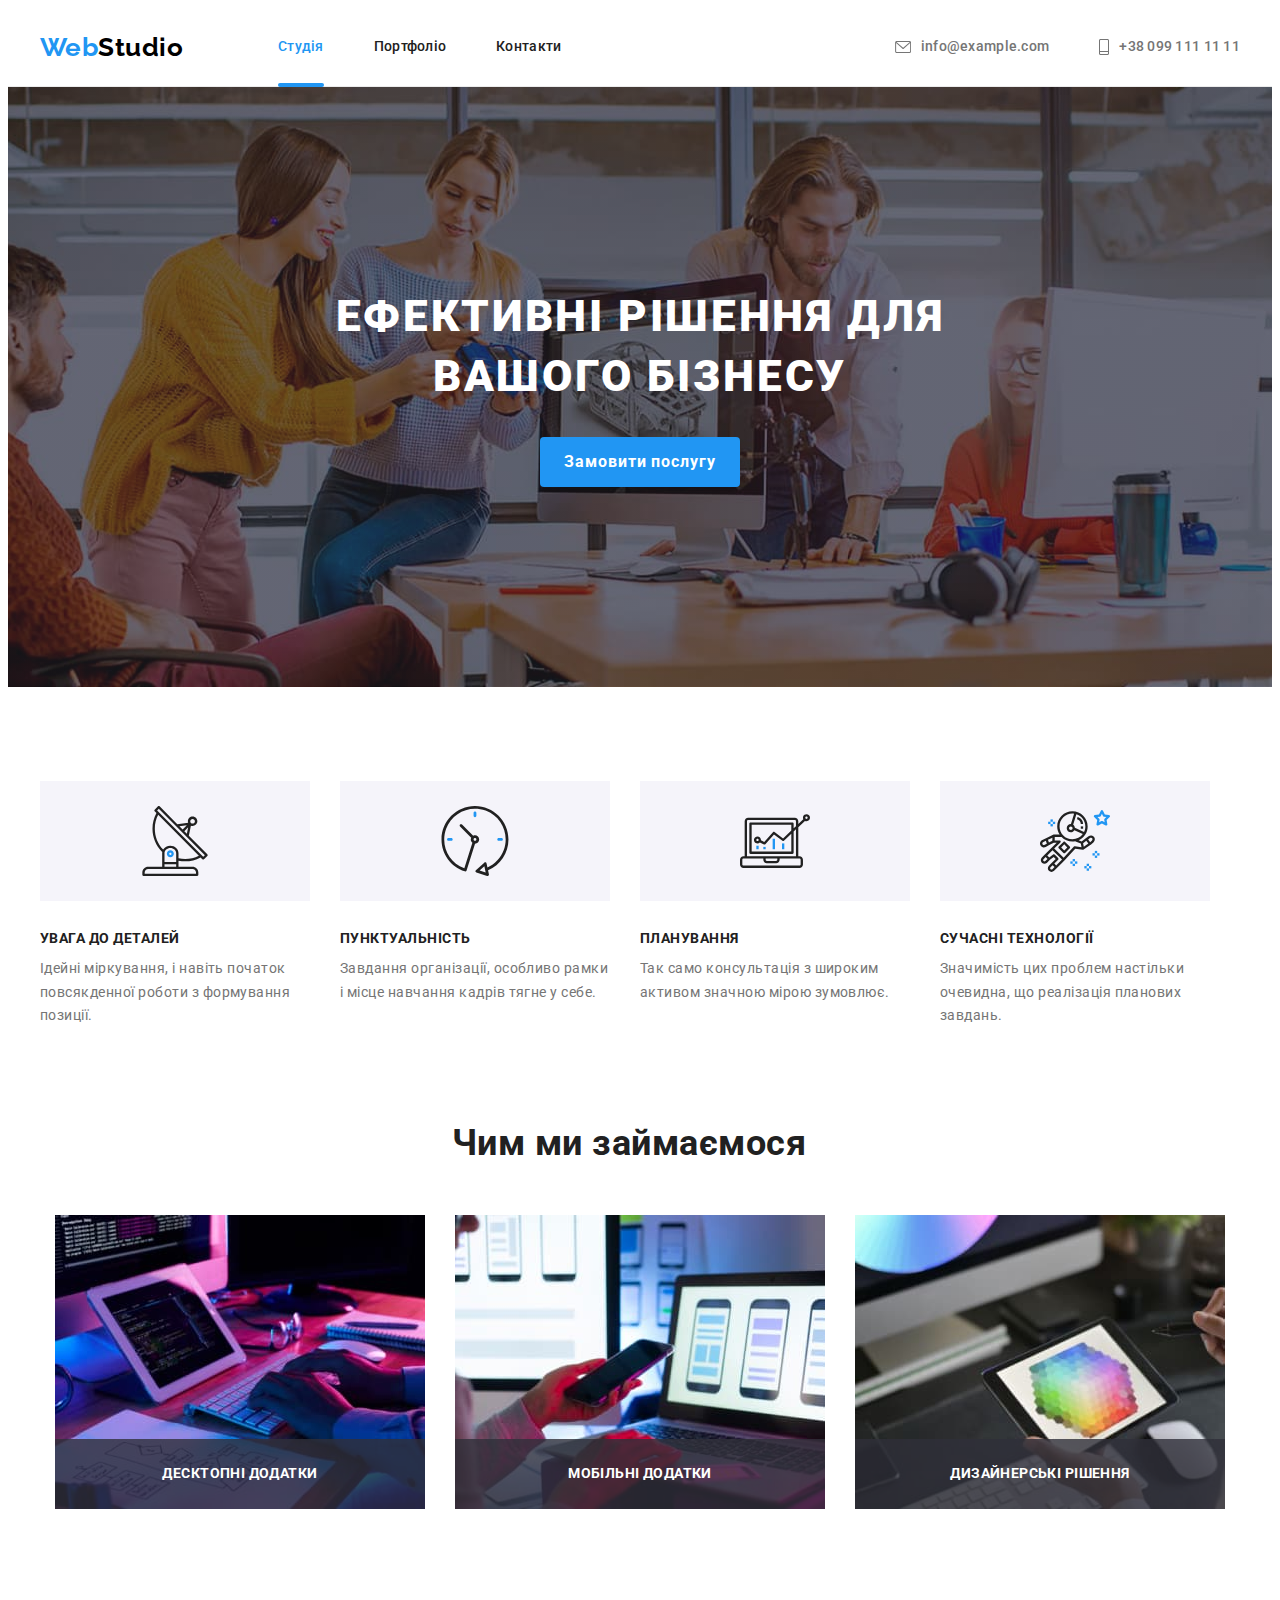
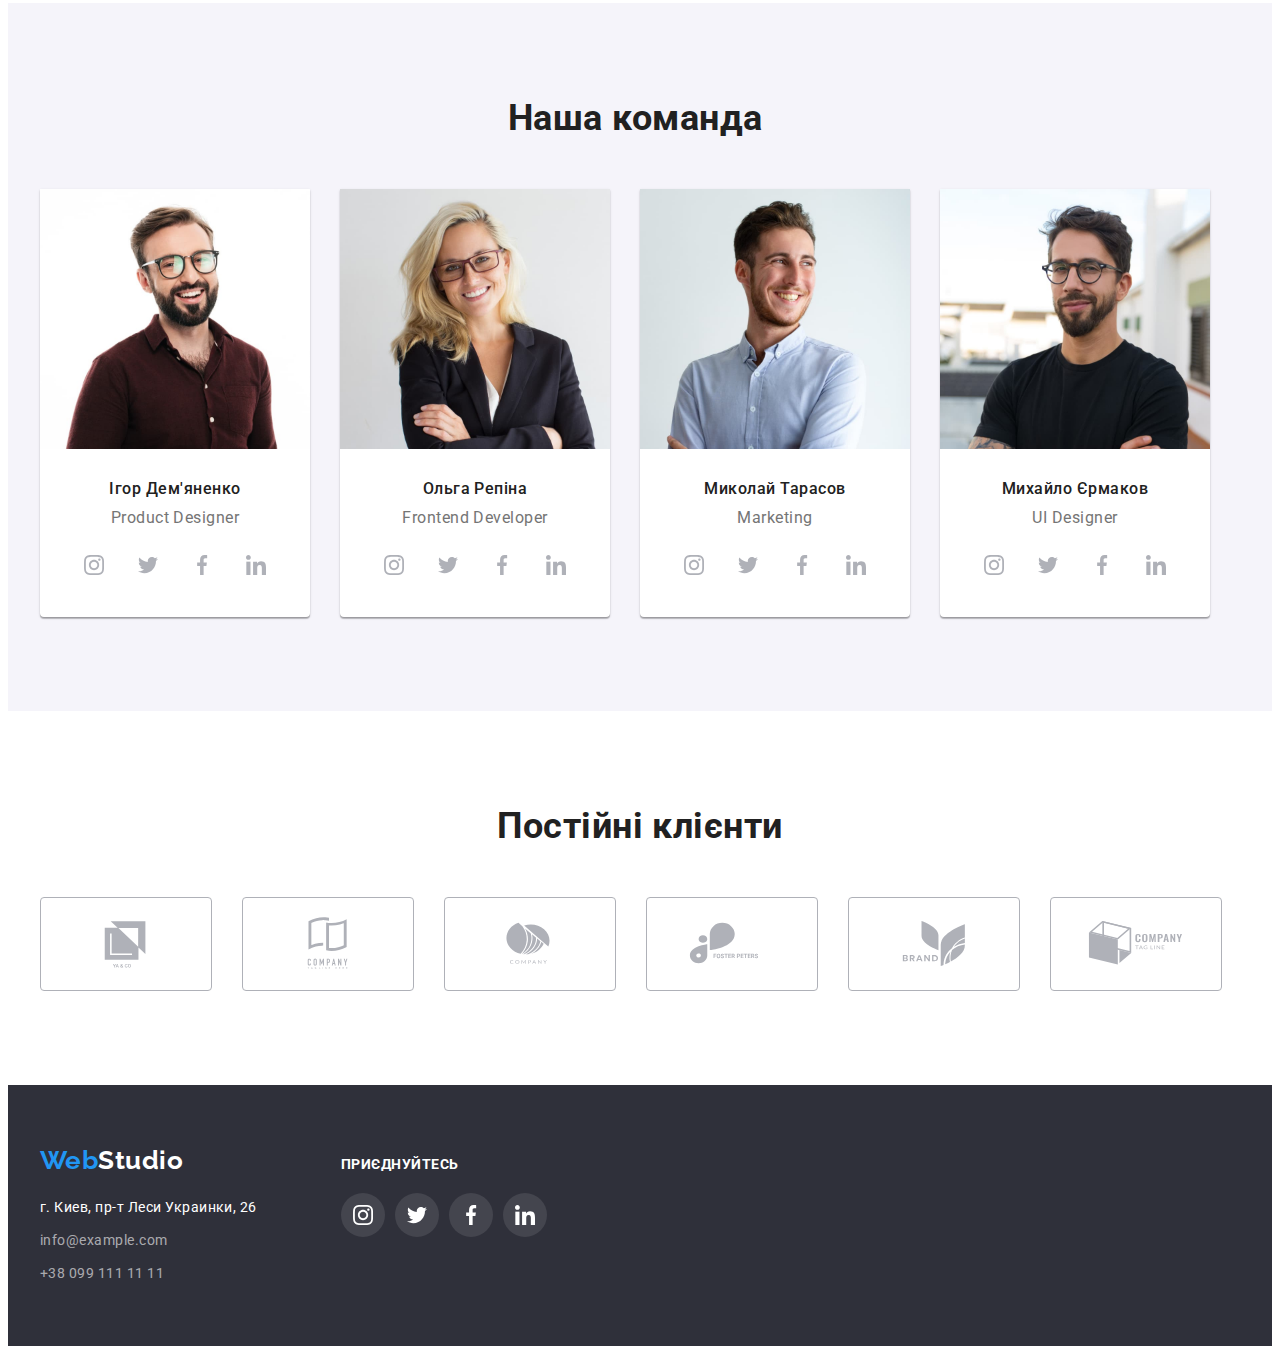
==== index.html @ 140255fb "moved previous data" ====
<!DOCTYPE html>
<html lang="uk">
  <head>
    <meta charset="UTF-8" />
    <meta http-equiv="X-UA-Compatible" content="IE=edge" />
    <meta name="viewport" content="width=device-width, initial-scale=1.0" />
    <title>WebStudio</title>
    <link rel="preconnect" href="https://fonts.googleapis.com" />
    <link rel="preconnect" href="https://fonts.gstatic.com" crossorigin />
    <link
      href="https://fonts.googleapis.com/css2?family=Raleway:wght@700&family=Roboto:wght@400;500;700;900&display=swap"
      rel="stylesheet"
    />
    <link
      rel="stylesheet"
      href="https://cdnjs.cloudflare.com/ajax/libs/modern-normalize/1.1.0/modern-normalize.min.css"
      integrity="sha512-wpPYUAdjBVSE4KJnH1VR1HeZfpl1ub8YT/NKx4PuQ5NmX2tKuGu6U/JRp5y+Y8XG2tV+wKQpNHVUX03MfMFn9Q=="
      crossorigin="anonymous"
      referrerpolicy="no-referrer"
    />
    <link rel="stylesheet" href="./css/style.css" />
  </head>

  <body>
    <!-- header -->
    <header class="header">
      <div class="container header-container">
        <nav class="header-nav">
          <a href="./index.html" class="logo">Web<span class="logo-top">Studio</span> </a>
          <ul class="header-list list">
            <li class="header-item">
              <a href="./index.html" class="header-link link current"> Студія </a>
            </li>
            <li class="header-item">
              <a href="./portfolio.html" class="header-link link"> Портфоліо </a>
            </li>
            <li class="header-item">
              <a href="" class="header-link link"> Контакти </a>
            </li>
          </ul>
        </nav>
        <ul class="header-contact list">
          <li class="contact-item">
            <a href="mailto:info@example.com" class="contact-link link">
              <svg class="contact-item-icon" width="16" height="12">
                <use href="./images/icons.svg#icon-mail"></use>
              </svg>
              info@example.com
            </a>
          </li>
          <li class="contact-item">
            <a href="tel:+380991111111" class="contact-link link">
              <svg class="contact-item-icon" width="10" height="16">
                <use href="./images/icons.svg#icon-phone"></use>
              </svg>
              +38 099 111 11 11
            </a>
          </li>
        </ul>
      </div>
    </header>

    <!-- main -->
    <main>
      <!-- section hero -->
      <section class="hero">
        <div class="container">
          <h1 class="hero-title title">Ефективні рішення для вашого бізнесу</h1>
          <button type="button" class="hero-btn btn" data-modal-open>Замовити послугу</button>
        </div>
      </section>

      <!-- features -->
      <section class="features section">
        <div class="container">
          <h2 class="features-hiden visually-hidden">Особливості</h2>
          <ul class="features-list list">
            <li class="features-item">
              <div class="features-item-picture">
                <svg class="features-item-icon" width="70px" height="70px">
                  <use href="./images/icons.svg#icon-antenna"></use>
                </svg>
              </div>
              <h3 class="features-title title">УВАГА ДО ДЕТАЛЕЙ</h3>
              <p class="features-text">
                Ідейні міркування, і навіть початок повсякденної роботи з формування позиції.
              </p>
            </li>
            <li class="features-item">
              <div class="features-item-picture">
                <svg class="features-item-icon" width="70px" height="70px">
                  <use href="./images/icons.svg#icon-clock"></use>
                </svg>
              </div>
              <h3 class="features-title title">ПУНКТУАЛЬНІСТЬ</h3>
              <p class="features-text">
                Завдання організації, особливо рамки і місце навчання кадрів тягне у себе.
              </p>
            </li>
            <li class="features-item">
              <div class="features-item-picture">
                <svg class="features-item-icon" width="70px" height="70px">
                  <use href="./images/icons.svg#icon-diagram"></use>
                </svg>
              </div>
              <h3 class="features-title title">ПЛАНУВАННЯ</h3>
              <p class="features-text">
                Так само консультація з широким активом значною мірою зумовлює.
              </p>
            </li>
            <li class="features-item">
              <div class="features-item-picture">
                <svg class="features-item-icon" width="70px" height="70px">
                  <use href="./images/icons.svg#icon-astronaut"></use>
                </svg>
              </div>
              <h3 class="features-title title">СУЧАСНІ ТЕХНОЛОГІЇ</h3>
              <p class="features-text">
                Значимість цих проблем настільки очевидна, що реалізація планових завдань.
              </p>
            </li>
          </ul>
        </div>
      </section>

      <!-- service -->
      <section class="service section">
        <div class="container">
          <h2 class="service-title title">Чим ми займаємося</h2>
          <ul class="service-list list">
            <li class="service-item">
              <a href="" class="service-link link">
                <img src="./images/service-1.jpg" alt="работа за компьютером" width="370" />
                <p class="service-text">Десктопні додатки</p>
              </a>
            </li>
            <li class="service-item">
              <a href="" class="service-link link">
                <img src="./images/service-2.jpg" alt="мобильный телефон в руке" width="370" />
                <p class="service-text">Мобільні додатки</p>
              </a>
            </li>
            <li class="service-item">
              <a href="" class="service-link link">
                <img src="./images/service-3.jpg" alt="планшет с палитрой цвета" width="370" />
                <p class="service-text">Дизайнерські рішення</p>
              </a>
            </li>
          </ul>
        </div>
      </section>

      <!-- our team -->
      <section class="team section">
        <div class="container">
          <h2 class="team-title title">Наша команда</h2>
          <ul class="team-list list">
            <li class="team-item">
              <a href="" class="team-link link">
                <img src="./images/person-1.jpg" alt="фото Игора Дем'яненко" width="270" />
              </a>
              <h3 class="team-link-title title">Ігор Дем'яненко</h3>
              <p lang="en" class="team-item-text">Product Designer</p>
              <ul class="team-soc-list list">
                <li class="team-soc-item">
                  <a href="" class="team-soc-link link">
                    <svg class="team-soc-icon" width="20px" height="20px">
                      <use href="./images/icons.svg#icon-instagram"></use>
                    </svg>
                  </a>
                </li>
                <li class="team-soc-item">
                  <a href="" class="team-soc-link link">
                    <svg class="team-soc-icon" width="20px" height="20px">
                      <use href="./images/icons.svg#icon-twitter"></use>
                    </svg>
                  </a>
                </li>
                <li class="team-soc-item">
                  <a href="" class="team-soc-link link">
                    <svg class="team-soc-icon" width="20px" height="20px">
                      <use href="./images/icons.svg#icon-facebook"></use>
                    </svg>
                  </a>
                </li>
                <li class="team-soc-item">
                  <a href="" class="team-soc-link link">
                    <svg class="team-soc-icon" width="20px" height="20px">
                      <use href="./images/icons.svg#icon-linkedin"></use>
                    </svg>
                  </a>
                </li>
              </ul>
            </li>
            <li class="team-item">
              <a href="" class="team-link link">
                <img src="./images/person-2.jpg" alt="фото Ольги Репіної" width="270" />
              </a>
              <h3 class="team-link-title title">Ольга Репіна</h3>
              <p lang="en" class="team-item-text">Frontend Developer</p>
              <ul class="team-soc-list list">
                <li class="team-soc-item">
                  <a href="" class="team-soc-link link">
                    <svg class="team-soc-icon" width="20px" height="20px">
                      <use href="./images/icons.svg#icon-instagram"></use>
                    </svg>
                  </a>
                </li>
                <li class="team-soc-item">
                  <a href="" class="team-soc-link link">
                    <svg class="team-soc-icon" width="20px" height="20px">
                      <use href="./images/icons.svg#icon-twitter"></use>
                    </svg>
                  </a>
                </li>
                <li class="team-soc-item">
                  <a href="" class="team-soc-link link">
                    <svg class="team-soc-icon" width="20px" height="20px">
                      <use href="./images/icons.svg#icon-facebook"></use>
                    </svg>
                  </a>
                </li>
                <li class="team-soc-item">
                  <a href="" class="team-soc-link link">
                    <svg class="team-soc-icon" width="20px" height="20px">
                      <use href="./images/icons.svg#icon-linkedin"></use>
                    </svg>
                  </a>
                </li>
              </ul>
            </li>
            <li class="team-item">
              <a href="" class="team-link link">
                <img src="./images/person-3.jpg" alt="фото Миколая Тарасова" width="270" />
              </a>
              <h3 class="team-link-title title">Миколай Тарасов</h3>
              <p lang="en" class="team-item-text">Marketing</p>
              <ul class="team-soc-list list">
                <li class="team-soc-item">
                  <a href="" class="team-soc-link link">
                    <svg class="team-soc-icon" width="20px" height="20px">
                      <use href="./images/icons.svg#icon-instagram"></use>
                    </svg>
                  </a>
                </li>
                <li class="team-soc-item">
                  <a href="" class="team-soc-link link">
                    <svg class="team-soc-icon" width="20px" height="20px">
                      <use href="./images/icons.svg#icon-twitter"></use>
                    </svg>
                  </a>
                </li>
                <li class="team-soc-item">
                  <a href="" class="team-soc-link link">
                    <svg class="team-soc-icon" width="20px" height="20px">
                      <use href="./images/icons.svg#icon-facebook"></use>
                    </svg>
                  </a>
                </li>
                <li class="team-soc-item">
                  <a href="" class="team-soc-link link">
                    <svg class="team-soc-icon" width="20px" height="20px">
                      <use href="./images/icons.svg#icon-linkedin"></use>
                    </svg>
                  </a>
                </li>
              </ul>
            </li>
            <li class="team-item">
              <a href="" class="team-link link">
                <img src="./images/person-4.jpg" alt="фото Михайла Єрмакова" width="270" />
              </a>
              <h3 class="team-link-title title">Михайло Єрмаков</h3>
              <p lang="en" class="team-item-text">UI Designer</p>
              <ul class="team-soc-list list">
                <li class="team-soc-item">
                  <a href="" class="team-soc-link link">
                    <svg class="team-soc-icon" width="20px" height="20px">
                      <use href="./images/icons.svg#icon-instagram"></use>
                    </svg>
                  </a>
                </li>
                <li class="team-soc-item">
                  <a href="" class="team-soc-link link">
                    <svg class="team-soc-icon" width="20px" height="20px">
                      <use href="./images/icons.svg#icon-twitter"></use>
                    </svg>
                  </a>
                </li>
                <li class="team-soc-item">
                  <a href="" class="team-soc-link link">
                    <svg class="team-soc-icon" width="20px" height="20px">
                      <use href="./images/icons.svg#icon-facebook"></use>
                    </svg>
                  </a>
                </li>
                <li class="team-soc-item">
                  <a href="" class="team-soc-link link">
                    <svg class="team-soc-icon" width="20px" height="20px">
                      <use href="./images/icons.svg#icon-linkedin"></use>
                    </svg>
                  </a>
                </li>
              </ul>
            </li>
          </ul>
        </div>
      </section>

      <!-- section clients -->
      <section class="clients section">
        <div class="container">
          <h2 class="clients-title title">Постійні клієнти</h2>
          <ul class="clients-list list">
            <li class="clients-item">
              <a href="" class="clients-link link">
                <svg class="clients-icon" width="106px" height="60px">
                  <use href="./images/icons.svg#icon-client1"></use>
                </svg>
              </a>
            </li>
            <li class="clients-item">
              <a href="" class="clients-link link">
                <svg class="clients-icon" width="106px" height="60px">
                  <use href="./images/icons.svg#icon-client2"></use>
                </svg>
              </a>
            </li>
            <li class="clients-item">
              <a href="" class="clients-link link">
                <svg class="clients-icon" width="106px" height="60px">
                  <use href="./images/icons.svg#icon-client3"></use>
                </svg>
              </a>
            </li>
            <li class="clients-item">
              <a href="" class="clients-link link">
                <svg class="clients-icon" width="106px" height="60px">
                  <use href="./images/icons.svg#icon-client4"></use>
                </svg>
              </a>
            </li>
            <li class="clients-item">
              <a href="" class="clients-link link">
                <svg class="clients-icon" width="106px" height="60px">
                  <use href="./images/icons.svg#icon-client5"></use>
                </svg>
              </a>
            </li>
            <li class="clients-item">
              <a href="" class="clients-link link">
                <svg class="clients-icon" width="106px" height="60px">
                  <use href="./images/icons.svg#icon-client6"></use>
                </svg>
              </a>
            </li>
          </ul>
        </div>
      </section>
    </main>

    <footer class="footer">
      <div class="container footer-container">
        <div class="contact-information">
          <a href="./index.html" class="logo">Web<span class="logo-bottom">Studio</span> </a>
          <address class="footer-address">
            <ul class="footer-list list">
              <li class="footer-item">
                <a
                  href="https://goo.gl/maps/brbRvfbXfKNv5y6a6"
                  class="footer-link link city"
                  target="_blank"
                  rel="noopener noreferer nofolow"
                >
                  г. Киев, пр-т Леси Украинки, 26
                </a>
              </li>
              <li class="footer-item">
                <a href="mailto:info@example.com" class="footer-link link"> info@example.com </a>
              </li>
              <li class="footer-item">
                <a href="tel:+380991111111" class="footer-link link"> +38 099 111 11 11 </a>
              </li>
            </ul>
          </address>
        </div>

        <div class="join-us">
          <p class="footer-title">приєднуйтесь</p>
          <ul class="footer-soc-list list">
            <li class="footer-soc-item">
              <a href="" class="footer-soc-link link">
                <svg class="footer-soc-icon" width="20px" height="20px">
                  <use href="./images/icons.svg#icon-instagram"></use>
                </svg>
              </a>
            </li>
            <li class="footer-soc-item">
              <a href="" class="footer-soc-link link">
                <svg class="footer-soc-icon" width="20px" height="20px">
                  <use href="./images/icons.svg#icon-twitter"></use>
                </svg>
              </a>
            </li>
            <li class="footer-soc-item">
              <a href="" class="footer-soc-link link">
                <svg class="footer-soc-icon" width="20px" height="20px">
                  <use href="./images/icons.svg#icon-facebook"></use>
                </svg>
              </a>
            </li>
            <li class="footer-soc-item">
              <a href="" class="footer-soc-link link">
                <svg class="footer-soc-icon" width="20px" height="20px">
                  <use href="./images/icons.svg#icon-linkedin"></use>
                </svg>
              </a>
            </li>
          </ul>
        </div>
      </div>
    </footer>

    <div class="backdrop is-hidden" data-modal>
      <div class="modal">
        <button type="button" class="close-btn" data-modal-close>
          <svg class="close-btn-icon" width="18px" height="18px">
            <use href="./images/icons.svg#icon-close"></use>
          </svg>
        </button>
      </div>
    </div>

    <script src="./js/modal.js"></script>
  </body>
</html>
---- css/style.css ----
:root {
  --primary-color-text: #757575;
  --primary-title-color: #212121;
  --accent-color: #2196f3;

  --footer-background-color: #2f303a;
  --web-logo-color: #2196f3;
  --header-logo-studio: #000000;
  --footer-logo-studio: #ffffff;
  --footer-link-color: rgba(255, 255, 255, 0.6);

  --hero-title-color: #ffffff;
  --hero-background-color: #c4c4c4;
  --hero-button-accent: #188ce8;
  --hero-overlay-color: rgba(47, 48, 58, 0.4);

  --section-team-background: #f5f4fa;
  --team-person-background: #ffffff;

  --portfolio-button-background: #f5f4fa;
  --portfolio-button-hover-color: #ffffff;

  --portfolio-item-background: #eeeeee;
  /* --------ICONS--------- */
  --features-icon-backround: #f5f4fa;

  --team-icon-color: #afb1b8;
  --team-icon-background: #ffffff;
  --team-icon-hover: #ffffff;

  --client-icon-color: #afb1b8;

  --footer-icon-background: rgba(255, 255, 255, 0.1);
  --footer-icon-color: #ffffff;

  /* ===========animation */
  --time-function: cubic-bezier(0.4, 0, 0.2, 1);
  --time-duration: 250ms;
}

/* --------------------BASIC--------------------- */
p,
h1,
h2,
h3,
h4,
h5,
h6 {
  margin: 0;
}

ul,
ol {
  margin: 0;
  padding-left: 0;
}

img {
  display: block;
  max-width: 100%;
  height: auto;
}

address {
  font-style: normal;
}
/* ====================================== */
body {
  font-family: 'Roboto', sans-serif;
  letter-spacing: 0.03em;
  color: var(--primary-color-text);
  background-color: #ffffff;
}

.container {
  /* width: 100%;
  max-width: 1200px; */
  width: 1200px;
  margin-left: auto;
  margin-right: auto;
  padding-left: 15px;
  padding-right: 15px;
}

.section {
  padding-top: 94px;
  padding-bottom: 94px;
}

.list {
  list-style: none;
}
.link {
  text-decoration: none;
}

.title {
  color: var(--primary-title-color);
}

.btn {
  font-family: inherit;
  text-align: center;
  cursor: pointer;
  border: none;
  border-radius: 4px;
}

.visually-hidden {
  position: absolute;
  white-space: nowrap;
  width: 1px;
  height: 1px;
  overflow: hidden;
  border: 0;
  padding: 0;
  clip: rect(0 0 0 0);
  clip-path: inset(50%);
  margin: -1px;
}
/* -------------------------------------------- */
/* --------------------header------------------ */
.header {
  align-items: center;
  border-bottom: 1px solid #ececec;
}

.header-container {
  display: flex;
  align-items: center;
}

.header-nav {
  display: flex;
  align-items: center;
}

.header-list {
  display: flex;
  margin-left: 93px;
}

.header-list .header-item + .header-item {
  margin-left: 50px;
}
.header-contact {
  display: flex;
  align-items: center;
  margin-left: auto;
}
.header-contact .contact-item + .contact-item {
  margin-left: 50px;
}

/* ----logo--- */
/* ----------- */
.logo {
  display: block;
  width: 145px;

  font-family: 'Raleway', sans-serif;
  font-weight: 700;
  font-size: 26px;
  line-height: 1.19;
  color: var(--accent-color);

  text-decoration: none;
}
.header-nav .logo-top {
  color: var(--header-logo-studio);
}
/* ------------ */
/* ------------ */

.header-item {
  position: relative;
}
.header-list .current {
  color: var(--accent-color);
}

.current::after {
  content: '';
  position: absolute;
  top: calc(100% + 1px);
  transform: translate(0, -100%);
  width: 100%;
  height: 4px;
  border-radius: 2px;

  background-color: var(--accent-color);
}

.header-link,
.contact-link {
  display: flex;
  align-items: center;
  padding-top: 31px;
  padding-bottom: 31px;

  font-weight: 500;
  font-size: 14px;
  line-height: 1.14;
  letter-spacing: 0.02em;
  color: var(--primary-title-color);

  transition-property: color;
  transition-duration: var(--time-duration);
  transition-timing-function: var(--time-function);
}
.contact-link {
  color: var(--primary-color-text);
}

.contact-item-icon {
  fill: currentColor;
  margin-right: 10px;
}

.header-link:hover,
.header-link:focus,
.contact-link:hover,
.contact-link:focus {
  color: var(--accent-color);
}
/* -------------------END----------------------- */

/* --------------------------------------------- */
/* --------------------HERO--------------------- */
.hero {
  padding-top: 200px;
  padding-bottom: 200px;
  max-width: 1600px;
  margin-left: auto;
  margin-right: auto;

  background-color: var(--hero-background-color);
  background-image: linear-gradient(rgba(47, 48, 58, 0.4), rgba(47, 48, 58, 0.4)),
    url(../images/hero.jpg);
  background-repeat: no-repeat;
  background-position: center;
  background-size: cover;
}

.hero-title {
  margin-left: auto;
  margin-right: auto;
  margin-bottom: 30px;
  max-width: 696px;

  font-weight: 900;
  font-size: 44px;
  line-height: 1.36;
  letter-spacing: 0.06em;
  text-transform: uppercase;
  text-align: center;
  color: var(--hero-title-color);
}

.hero-btn {
  display: block;
  min-width: 200px;
  height: 50px;
  margin: 0 auto;
  padding: 0;

  font-weight: 700;
  font-size: 16px;
  line-height: 1.88;
  letter-spacing: 0.06em;

  background-color: var(--accent-color);
  color: var(--hero-title-color);
  box-shadow: 0px 4px 4px rgba(0, 0, 0, 0.15);

  transition: background-color;
  transition-duration: var(--time-duration);
  transition-timing-function: var(--time-function);
}

.hero-btn:hover,
.hero-btn:focus {
  background-color: var(--hero-button-accent);
}
/* -------------------END----------------------- */

/* --------------------------------------------- */
/* --------------------FEATURES------------------ */
.features {
  padding-bottom: 0;
}
.features-list {
  display: flex;
  gap: 30px;
}

.features-item {
  max-width: 270px;
}
.features-item-picture {
  display: flex;
  width: 270px;
  height: 120px;
  margin-bottom: 30px;
  align-items: center;
  justify-content: center;
  background-color: var(--features-icon-backround);
}

.features .features-title {
  margin-bottom: 10px;

  font-weight: 700;
  font-size: 14px;
  line-height: 1.14;
  text-transform: uppercase;
}

.features-text {
  font-size: 14px;
  line-height: 1.71;
}
/* -------------------END----------------------- */

/* --------------------------------------------- */
/* ------------------SERVICE------------------- */
.service-title {
  width: 376px;
  margin-left: auto;
  margin-right: auto;
  margin-bottom: 50px;

  font-weight: 700;
  font-size: 36px;
  line-height: 1.17;
}
.service-list {
  display: flex;
  justify-content: center;
  /* gap: 30px; */
}

.service-list .service-item + .service-item {
  margin-left: 30px;
}
.service-link {
  position: relative;
}
.service-text {
  position: absolute;
  bottom: 0;
  left: 0;
  width: 100%;
  min-height: 70px;

  display: flex;
  align-items: center;
  justify-content: center;

  font-weight: 700;
  font-size: 14px;
  line-height: 1.14;
  letter-spacing: 0.03em;
  text-transform: uppercase;
  color: #ffffff;

  background-color: rgba(47, 48, 58, 0.8);
}

/* ------------------TEAM------------------- */
.team {
  background-color: var(--section-team-background);
}

.team-title {
  width: 264px;
  margin-left: auto;
  margin-right: auto;
  margin-bottom: 50px;

  font-weight: 700;
  font-size: 36px;
  line-height: 1.17;
}
.team-list {
  display: flex;
  gap: 30px;
}

.team-item {
  width: 270px;
  background-color: var(--team-person-background);
  box-shadow: 0px 1px 3px rgba(0, 0, 0, 0.12), 0px 1px 1px rgba(0, 0, 0, 0.14),
    0px 2px 1px rgba(0, 0, 0, 0.2);
  border-radius: 0px 0px 4px 4px;
}

.team-link-title {
  padding-top: 30px;
  margin-bottom: 10px;
  text-align: center;

  font-weight: 500;
  font-size: 16px;
  line-height: 1.19;
}

.team-item-text {
  margin-bottom: 16px;

  font-size: 16px;
  line-height: 1.19;
  text-align: center;
}
.team-soc-list {
  display: flex;
  gap: 10px;
  justify-content: center;
  padding-bottom: 30px;
}
.team-soc-link {
  display: flex;
  align-items: center;
  justify-content: center;
  width: 44px;
  height: 44px;
  border-radius: 50%;
  background-color: var(--team-icon-background);
  color: var(--client-icon-color);

  transition-property: color, background-color;
  transition-duration: var(--time-duration);
  transition-timing-function: var(--time-function);
}
.team-soc-icon {
  fill: currentColor;
}
.team-soc-link:hover,
.team-soc-link:focus {
  background-color: var(--accent-color);
  color: var(--team-icon-hover);
}
/* ----------------CLIENTS------------------- */
.clients-title {
  margin-bottom: 50px;

  font-weight: 700;
  font-size: 36px;
  line-height: 1.17;
  text-align: center;
}
.clients-list {
  display: flex;
  gap: 30px;
  align-items: center;
}
.clients-link {
  display: flex;
  width: 170px;
  height: 92px;
  justify-content: center;
  align-items: center;

  color: var(--client-icon-color);
  border: 1px solid var(--client-icon-color);
  border-radius: 4px;

  transition: color, border-color;
  transition-duration: var(--time-duration);
  transition-timing-function: var(--time-function);
}
.clients-icon {
  fill: currentColor;
}
.clients-link:hover,
.clients-link:focus {
  color: var(--accent-color);
  border-color: var(--accent-color);
}

/* ------------------FOOTER------------------- */
.footer {
  padding-top: 60px;
  padding-bottom: 60px;
  background-color: var(--footer-background-color);
}
.footer-container {
  display: flex;
  gap: 70px;
  align-items: baseline;
}
.footer-address {
  width: 231px;
}
.footer .logo-bottom {
  color: var(--footer-logo-studio);
}

.footer .logo {
  display: inline-block;
  width: 145px;
  margin-bottom: 20px;
}

.footer-item:not(:last-child) {
  margin-bottom: 9px;
}

.footer-link {
  font-size: 14px;
  line-height: 1.71;
  color: var(--footer-link-color);

  transition-property: color;
  transition-duration: var(--time-duration);
  transition-timing-function: var(--time-function);
}
.footer-item .city {
  display: inline-block;

  font-size: 14px;
  line-height: 1.71;
  color: var(--footer-logo-studio);
}

.footer-link:hover,
.footer-link:focus {
  color: var(--accent-color);
}

.footer-title {
  margin-bottom: 20px;

  font-weight: 700;
  font-size: 14px;
  line-height: 1.14;
  text-transform: uppercase;

  color: #ffffff;
}
.footer-soc-list {
  display: flex;
  align-items: center;
  justify-content: start;
}
.footer-soc-list .footer-soc-item + .footer-soc-item {
  margin-left: 10px;
}

.footer-soc-link {
  display: flex;
  align-items: center;
  justify-content: center;
  width: 44px;
  height: 44px;
  border-radius: 50%;
  background-color: var(--footer-icon-background);

  transition-property: background-color;
  transition-duration: var(--time-duration);
  transition-timing-function: var(--time-function);
}
.footer-soc-icon {
  fill: var(--footer-icon-color);
}
.footer-soc-link:hover,
.footer-soc-link:focus {
  background-color: var(--accent-color);
}
/* -------------------END----------------------- */

/* -------------PORTFOLIO.INDEX--------------- */
/* ------------------FILTER------------------- */

.filter-list {
  display: flex;
  justify-content: center;
  gap: 8px;
  margin-bottom: 50px;
}

.filter-button {
  padding: 6px 22px;
  font-weight: 500;
  font-size: 16px;
  line-height: 1.62;
  letter-spacing: 0.03em;
  text-align: center;

  background-color: var(--portfolio-button-background);
  color: var(--primary-title-color);

  transition: background-color, color, box-shadow;
  transition-duration: var(--time-duration);
  transition-timing-function: var(--time-function);
}

.filter-button:hover,
.filter-button:focus {
  background-color: var(--accent-color);
  color: var(--portfolio-button-hover-color);
  box-shadow: 0px 3px 1px rgba(0, 0, 0, 0.1), 0px 1px 2px rgba(0, 0, 0, 0.08),
    0px 2px 2px rgba(0, 0, 0, 0.12);
}

/* ------------ */
/* ------------ */

.portfolio-list {
  display: flex;
  flex-wrap: wrap;
  gap: 30px;
  padding: 0;
  margin: 0;
}

.portfolio-item {
  flex-basis: calc((100% - 60px) / 3);
}
.portfolio-link {
  display: block;
  transition-property: box-shadow;
  transition-duration: var(--time-duration);
  transition-timing-function: var(--time-function);
}
.portfolio-link:hover,
.portfolio-link:focus {
  box-shadow: 0px 1px 1px rgba(0, 0, 0, 0.12), 0px 4px 4px rgba(0, 0, 0, 0.06),
    1px 4px 6px rgba(0, 0, 0, 0.16);
}

.portfolio-link:hover .portfolio-thumb-text {
  transform: translateY(0);
}
.portfolio-link:focus .portfolio-thumb-text {
  transform: translateY(0);
}

.item-border {
  display: block;
  padding: 20px 24px;
  border-left: 1px solid #eeeeee;
  border-bottom: 1px solid #eeeeee;
  border-right: 1px solid #eeeeee;
}
.portfolio-title {
  display: block;
  margin-bottom: 4px;

  font-weight: 700;
  font-size: 18px;
  line-height: 2;
  letter-spacing: 0.06em;
}
.portfolio-text {
  font-size: 16px;
  line-height: 1.88;
  color: var(--primary-color-text);
}

.portfolio-thumb {
  position: relative;
  overflow: hidden;
}

.portfolio-thumb-text {
  display: block;
  position: absolute;
  top: 0;
  left: 0;
  height: 100%;
  padding: 63px 24px;

  font-size: 18px;
  line-height: 1.56;
  letter-spacing: 0.03em;
  color: #ffffff;
  background-color: rgba(33, 150, 243, 0.9);

  overflow: auto;
  transform: translateY(101%);
  transition-property: transform;
  transition-duration: var(--time-duration);
  transition-timing-function: var(--time-function);
}

.backdrop {
  position: fixed;
  top: 0;
  height: 100%;
  width: 100%;

  background-color: rgba(0, 0, 0, 0.2);
  transition-property: opacity, visibility;
  transition-duration: var(--time-duration);
  transition-timing-function: var(--time-function);
}
.backdrop.is-hidden .modal {
  transform: translate(-50%, -50%) scale(0) rotate(360deg);
  border-radius: 50%;
}
.modal {
  position: absolute;
  width: 528px;
  min-height: 581px;
  top: 50%;
  left: 50%;
  transform: translate(-50%, -50%) scale(1) rotate(0deg);
  background-color: #ffffff;
  box-shadow: 0px 1px 3px rgba(0, 0, 0, 0.12), 0px 1px 1px rgba(0, 0, 0, 0.14),
    0px 2px 1px rgba(0, 0, 0, 0.2);
  border-radius: 4px;
  transition-property: transform, border-radius;
  transition-duration: var(--time-duration);
  transition-timing-function: var(--time-function);
}
.close-btn {
  position: absolute;
  top: 8px;
  right: 8px;

  display: flex;
  align-items: center;
  justify-content: center;
  width: 30px;
  height: 30px;
  padding: 0;
  cursor: pointer;
  border-radius: 50%;
  color: #000000;
  background-color: transparent;
  border: 1px solid rgba(0, 0, 0, 0.1);
}
.close-btn-icon {
  fill: currentColor;
}
.is-hidden {
  opacity: 0;
  visibility: hidden;
  pointer-events: none;
}
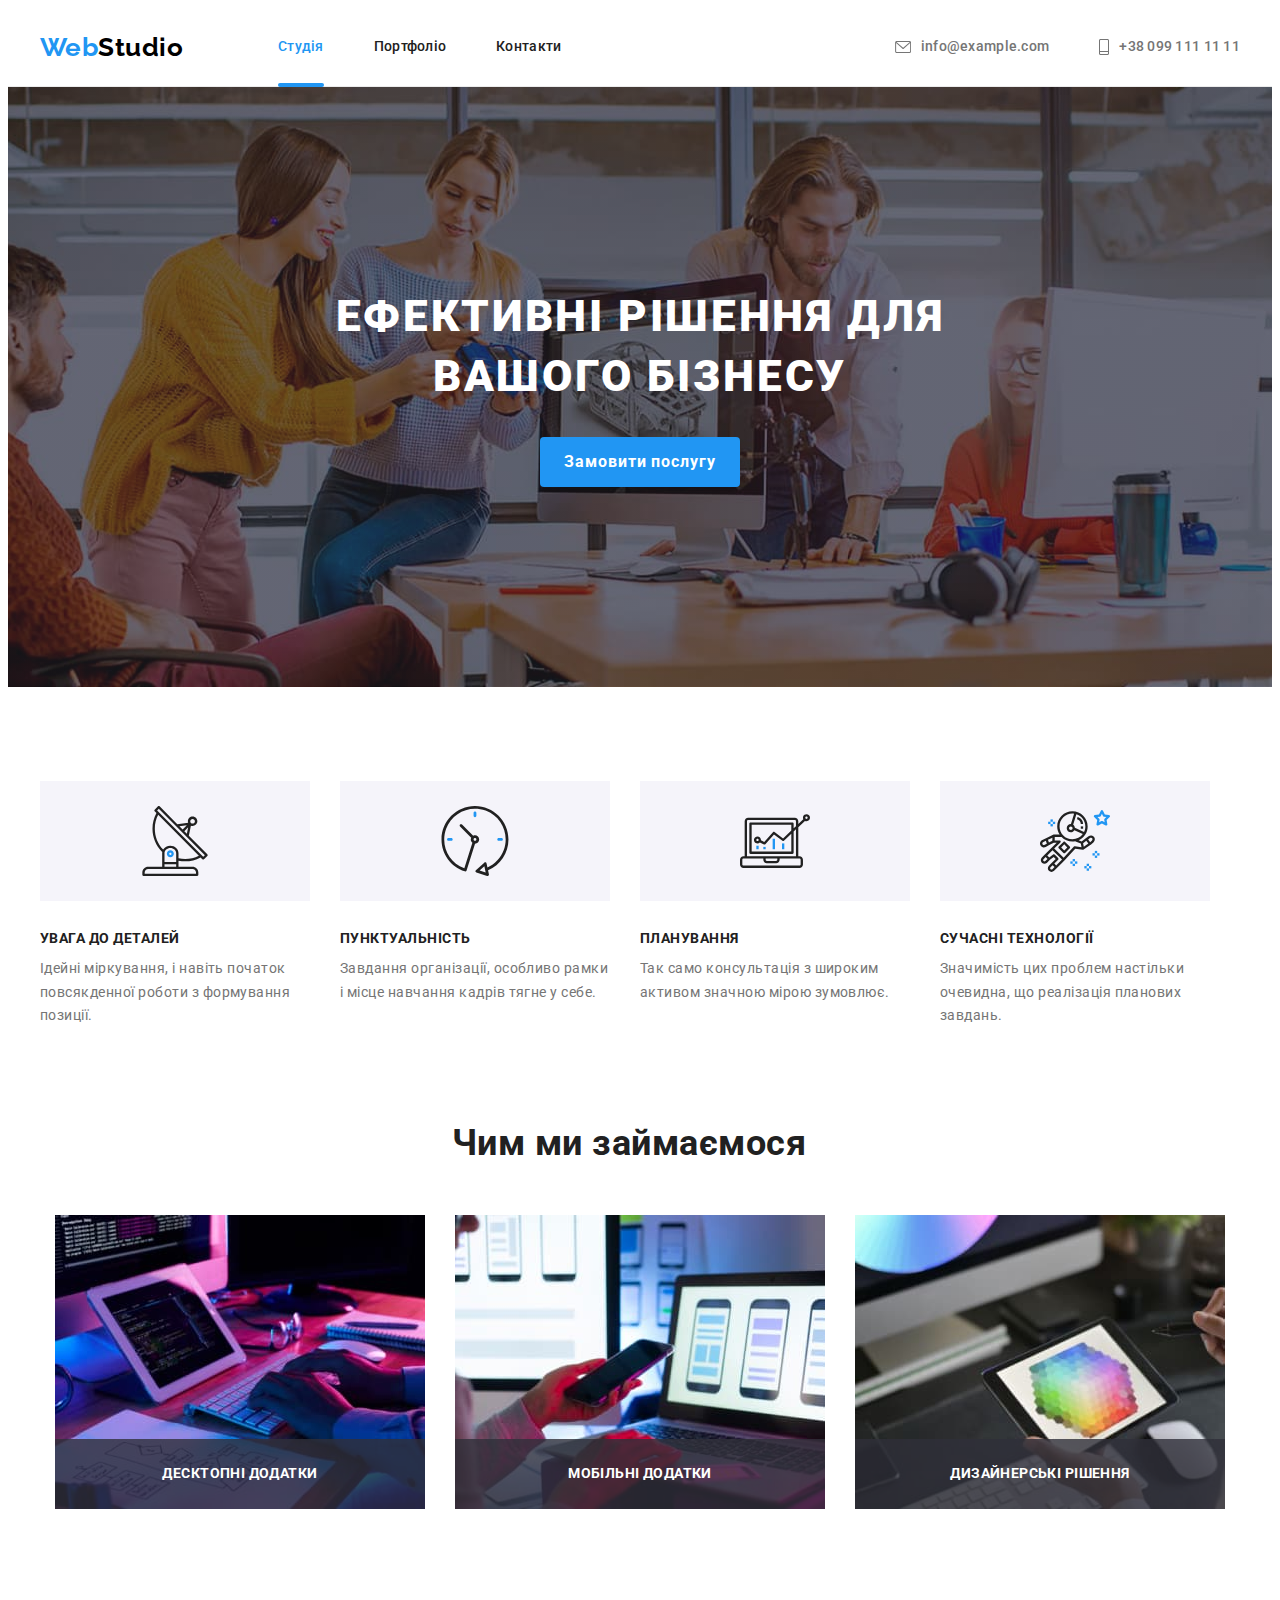
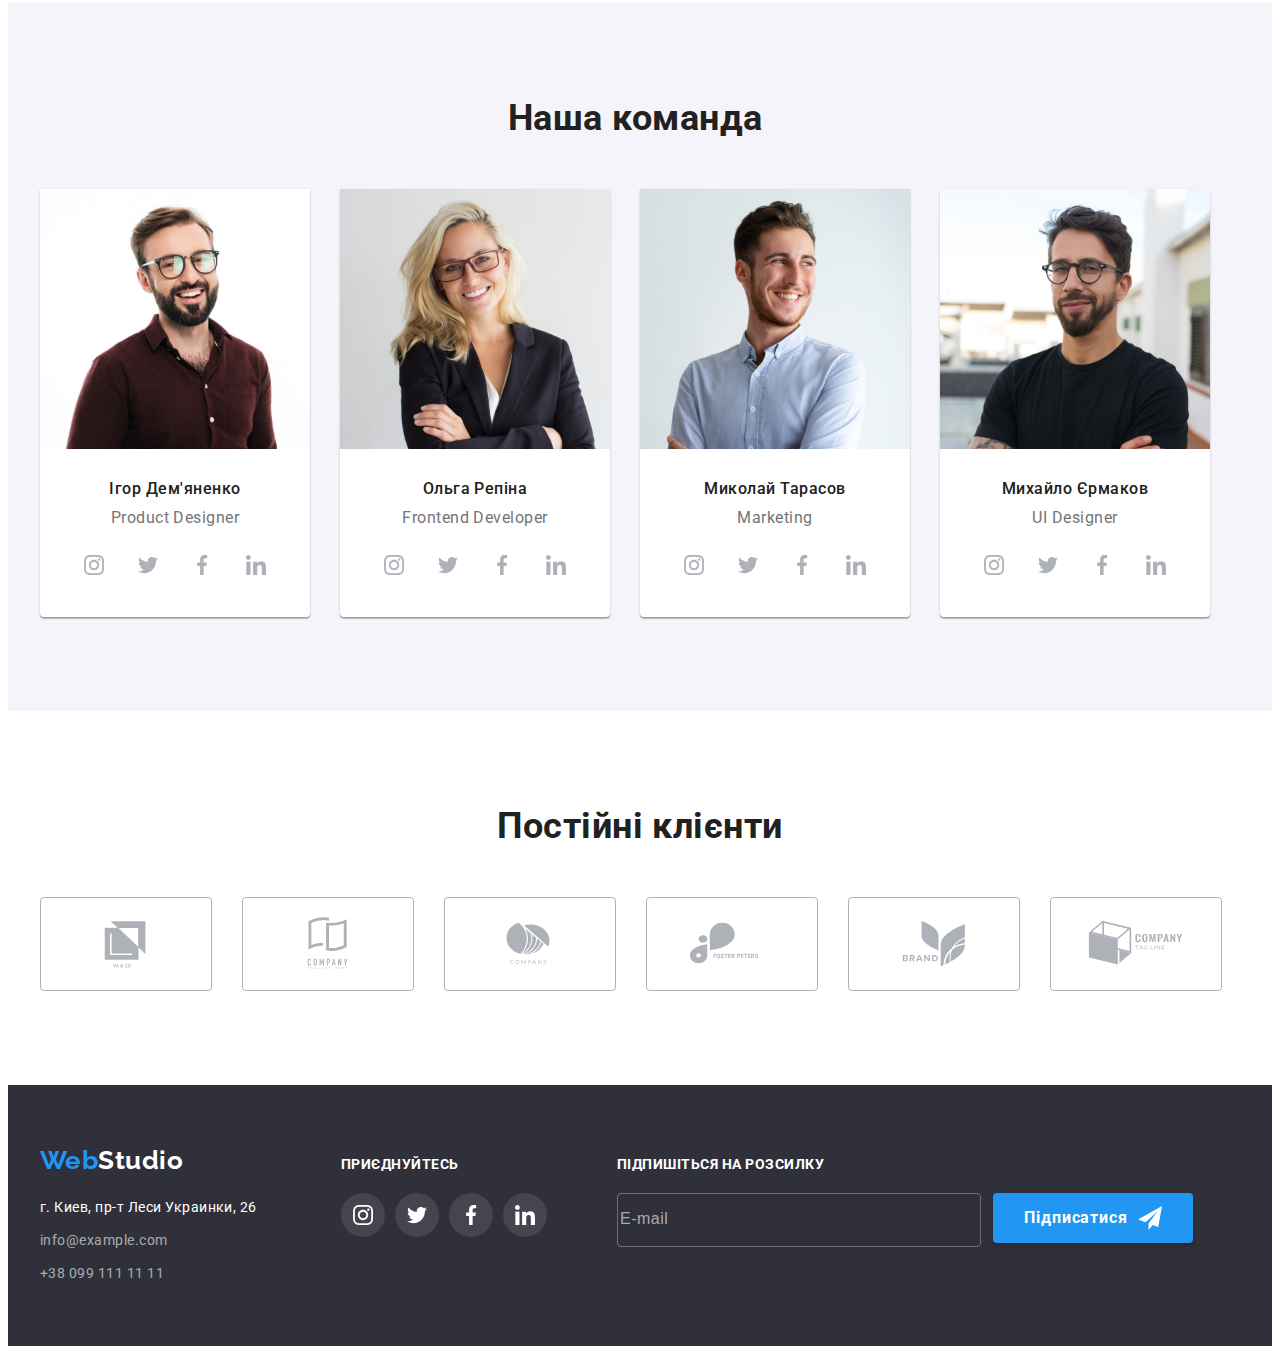
==== commit 8f4e7226: "some work with footer subscribe" ====
--- a/index.html
+++ b/index.html
@@ -418,9 +418,29 @@
             </li>
           </ul>
         </div>
+
+        <div class="subscribe">
+          <label for="subscribe-email" class="subscribe-label">Підпишіться на розсилку</label>
+          <div class="subscribe-wrap">
+            <input
+              type="email"
+              name="subscribe-email"
+              id="subscribe-email"
+              class="subscribe-input"
+              placeholder="E-mail"
+            />
+            <button type="submit" class="subscribe-btn btn">
+              Підписатися
+              <svg class="submit-icon" width="24" height="24">
+                <use href="./images/icons.svg#icon-send"></use>
+              </svg>
+            </button>
+          </div>
+        </div>
       </div>
     </footer>
 
+    <!-- Modal window -->
     <div class="backdrop is-hidden" data-modal>
       <div class="modal">
         <button type="button" class="close-btn" data-modal-close>
@@ -428,6 +448,71 @@
             <use href="./images/icons.svg#icon-close"></use>
           </svg>
         </button>
+        <p class="modal-title title">Залиште свої дані, ми вам передзвонимо</p>
+        <form class="modal-form">
+          <div class="modal-form-item">
+            <label for="user-name" class="modal-label">Ім'я</label>
+            <div class="input-wrap">
+              <input type="text" name="user-name" id="user-name" class="modal-input" />
+              <svg class="modal-icon" width="18" height="18">
+                <use href="./images/icons.svg#icon-modal-person"></use>
+              </svg>
+            </div>
+          </div>
+
+          <div class="modal-form-item">
+            <label for="user-phone" class="modal-label">Телефон</label>
+            <div class="input-wrap">
+              <input type="tel" name="user-phone" id="user-phone" class="modal-input" />
+              <svg class="modal-icon" width="18" height="18">
+                <use href="./images/icons.svg#icon-modal-phone"></use>
+              </svg>
+            </div>
+          </div>
+
+          <div class="modal-form-item">
+            <label for="user-mail" class="modal-label">Пошта</label>
+            <div class="input-wrap">
+              <input type="email" name="user-mail" id="user-mail" class="modal-input" />
+              <svg class="modal-icon" width="18" height="18">
+                <use href="./images/icons.svg#icon-modal-email"></use>
+              </svg>
+            </div>
+          </div>
+
+          <div class="modal-form-textarea">
+            <label for="user-text" class="modal-label">Коментар</label>
+            <textarea
+              name="user-text"
+              id="user-text"
+              cols="30"
+              rows="10"
+              placeholder="Введіть текст"
+              class="modal-comment"
+            ></textarea>
+          </div>
+
+          <div class="modal-form-checkbox">
+            <input
+              type="checkbox"
+              name="agreement"
+              id="agreement"
+              class="modal-checkbox visually-hidden"
+              value="true"
+            />
+            <label for="agreement" class="modal-agreement">
+              <span class="agreement-check">
+                <svg class="modal-check" width="12" height="9">
+                  <use href="./images/icons.svg#icon-check"></use>
+                </svg>
+              </span>
+              Погоджуюся з розсилкою та приймаю&nbsp;
+              <a href="./" class="agreement-link"> Умови договору</a>
+            </label>
+          </div>
+
+          <button type="submit" class="modal-btn btn">Відправити</button>
+        </form>
       </div>
     </div>
 
--- a/css/style.css
+++ b/css/style.css
@@ -11,8 +11,10 @@
 
   --hero-title-color: #ffffff;
   --hero-background-color: #c4c4c4;
-  --hero-button-accent: #188ce8;
   --hero-overlay-color: rgba(47, 48, 58, 0.4);
+
+  --button-accent: #188ce8;
+  --button-color: #ffffff;
 
   --section-team-background: #f5f4fa;
   --team-person-background: #ffffff;
@@ -99,9 +101,22 @@
 }
 
 .btn {
+  display: block;
+  min-width: 200px;
+  height: 50px;
+  margin: 0 auto;
+  padding: 0;
+
   font-family: inherit;
+  font-weight: 700;
+  font-size: 16px;
+  line-height: 1.88;
+  letter-spacing: 0.06em;
   text-align: center;
   cursor: pointer;
+  background-color: var(--accent-color);
+  color: var(--button-color);
+  box-shadow: 0px 4px 4px rgba(0, 0, 0, 0.15);
   border: none;
   border-radius: 4px;
 }
@@ -258,29 +273,14 @@
 }
 
 .hero-btn {
-  display: block;
-  min-width: 200px;
-  height: 50px;
-  margin: 0 auto;
-  padding: 0;
-
-  font-weight: 700;
-  font-size: 16px;
-  line-height: 1.88;
-  letter-spacing: 0.06em;
-
-  background-color: var(--accent-color);
-  color: var(--hero-title-color);
-  box-shadow: 0px 4px 4px rgba(0, 0, 0, 0.15);
-
-  transition: background-color;
+  transition-property: background-color;
   transition-duration: var(--time-duration);
   transition-timing-function: var(--time-function);
 }
 
 .hero-btn:hover,
 .hero-btn:focus {
-  background-color: var(--hero-button-accent);
+  background-color: var(--button-accent);
 }
 /* -------------------END----------------------- */
 
@@ -465,7 +465,7 @@
   border: 1px solid var(--client-icon-color);
   border-radius: 4px;
 
-  transition: color, border-color;
+  transition-property: color, border-color;
   transition-duration: var(--time-duration);
   transition-timing-function: var(--time-function);
 }
@@ -566,6 +566,60 @@
 .footer-soc-link:hover,
 .footer-soc-link:focus {
   background-color: var(--accent-color);
+}
+
+.subscribe {
+  display: flex;
+  flex-direction: column;
+  margin-right: 215px;
+  margin-left: auto;
+}
+.subscribe-wrap {
+  display: flex;
+}
+.subscribe-label {
+  margin-bottom: 20px;
+
+  font-weight: 700;
+  font-size: 14px;
+  line-height: 1.14;
+
+  text-transform: uppercase;
+  color: #ffffff;
+}
+.subscribe-input {
+  width: 358px;
+  height: 50px;
+  margin-right: 12px;
+
+  color: #ffffff;
+  background-color: transparent;
+  border: 1px solid rgba(255, 255, 255, 0.3);
+  border-radius: 4px;
+  outline: transparent;
+}
+.subscribe-input::placeholder {
+  font-size: 16px;
+  line-height: 1.25;
+  letter-spacing: 0.03em;
+
+  color: rgba(255, 255, 255, 0.6);
+}
+.subscribe-btn {
+  display: flex;
+  align-items: center;
+  justify-content: center;
+  transition-property: background-color;
+  transition-duration: var(--time-duration);
+  transition-timing-function: var(--time-function);
+}
+.subscribe-btn:hover,
+.subscribe-btn:focus {
+  background-color: var(--button-accent);
+}
+.submit-icon {
+  margin-left: 10px;
+  fill: #ffffff;
 }
 /* -------------------END----------------------- */
 
@@ -590,7 +644,7 @@
   background-color: var(--portfolio-button-background);
   color: var(--primary-title-color);
 
-  transition: background-color, color, box-shadow;
+  transition-property: background-color, color, box-shadow;
   transition-duration: var(--time-duration);
   transition-timing-function: var(--time-function);
 }
@@ -703,6 +757,7 @@
   position: absolute;
   width: 528px;
   min-height: 581px;
+  padding: 40px;
   top: 50%;
   left: 50%;
   transform: translate(-50%, -50%) scale(1) rotate(0deg);
@@ -710,6 +765,7 @@
   box-shadow: 0px 1px 3px rgba(0, 0, 0, 0.12), 0px 1px 1px rgba(0, 0, 0, 0.14),
     0px 2px 1px rgba(0, 0, 0, 0.2);
   border-radius: 4px;
+
   transition-property: transform, border-radius;
   transition-duration: var(--time-duration);
   transition-timing-function: var(--time-function);
@@ -730,12 +786,165 @@
   color: #000000;
   background-color: transparent;
   border: 1px solid rgba(0, 0, 0, 0.1);
+  transition-property: color;
+  transition-duration: var(--time-duration);
+  transition-timing-function: var(--time-function);
 }
 .close-btn-icon {
   fill: currentColor;
+}
+.close-btn:hover,
+.close-btn:focus {
+  color: var(--accent-color);
 }
 .is-hidden {
   opacity: 0;
   visibility: hidden;
   pointer-events: none;
 }
+
+.modal-title {
+  width: 100%;
+  margin-bottom: 12px;
+  text-align: center;
+
+  font-weight: 700;
+  font-size: 20px;
+  line-height: 1.15;
+}
+.modal-form-item {
+  display: flex;
+  flex-direction: column;
+  margin-bottom: 10px;
+}
+.modal-label {
+  margin-bottom: 4px;
+
+  font-size: 12px;
+  line-height: 1.17;
+  letter-spacing: 0.01em;
+}
+.input-wrap {
+  position: relative;
+}
+.modal-input {
+  width: 100%;
+  height: 40px;
+  padding-left: 42px;
+
+  letter-spacing: 0.03em;
+  color: var(--primary-color-text);
+
+  border: 1px solid rgba(33, 33, 33, 0.2);
+  border-radius: 4px;
+  outline: transparent;
+  transition-property: border-color;
+  transition-duration: var(--time-duration);
+  transition-timing-function: var(--time-function);
+}
+.modal-icon {
+  position: absolute;
+  left: 12px;
+  top: 50%;
+  transform: translateY(-50%);
+
+  fill: var(--primary-title-color);
+  transition-property: fill;
+  transition-duration: var(--time-duration);
+  transition-timing-function: var(--time-function);
+}
+.modal-input:focus {
+  border-color: var(--accent-color);
+}
+.modal-input:focus + .modal-icon {
+  fill: var(--accent-color);
+}
+
+.modal-form-textarea {
+  display: flex;
+  flex-direction: column;
+  margin-bottom: 20px;
+}
+.modal-comment {
+  width: 100%;
+  height: 120px;
+  padding: 12px 16px;
+
+  letter-spacing: 0.03em;
+  color: var(--primary-color-text);
+
+  border: 1px solid rgba(33, 33, 33, 0.2);
+  border-radius: 4px;
+  resize: none;
+  outline: transparent;
+
+  transition-property: border-color;
+  transition-duration: var(--time-duration);
+  transition-timing-function: var(--time-function);
+}
+.modal-comment::placeholder {
+  font-size: 12px;
+  line-height: 1.17;
+  letter-spacing: 0.01em;
+
+  color: rgba(117, 117, 117, 0.5);
+}
+
+.modal-comment:focus {
+  border-color: var(--accent-color);
+}
+
+.modal-form-checkbox {
+  margin-bottom: 30px;
+}
+.modal-agreement {
+  display: flex;
+  align-items: center;
+  justify-content: center;
+
+  font-size: 14px;
+  line-height: 1.71;
+}
+.agreement-check {
+  display: flex;
+  align-items: center;
+  justify-content: center;
+  width: 16px;
+  height: 15px;
+  margin-right: 7px;
+  border: 2px solid #212121;
+  border-radius: 2px;
+  fill: transparent;
+
+  transition-property: background-color, border-color;
+  transition-duration: var(--time-duration);
+  transition-timing-function: var(--time-function);
+}
+.modal-check {
+  transition-property: fill;
+  transition-duration: var(--time-duration);
+  transition-timing-function: var(--time-function);
+}
+.modal-checkbox:checked + .modal-agreement .agreement-check {
+  border: none;
+  background-color: var(--accent-color);
+}
+.modal-checkbox:focus + .modal-agreement .agreement-check {
+  border-color: var(--accent-color);
+}
+.modal-checkbox:checked + .modal-agreement .modal-check {
+  fill: #ffffff;
+}
+.agreement-link {
+  color: var(--accent-color);
+}
+
+.modal-btn {
+  transition-property: background-color;
+  transition-duration: var(--time-duration);
+  transition-timing-function: var(--time-function);
+}
+.modal-btn:hover,
+.modal-btn:focus {
+  background-color: var(--button-accent);
+}
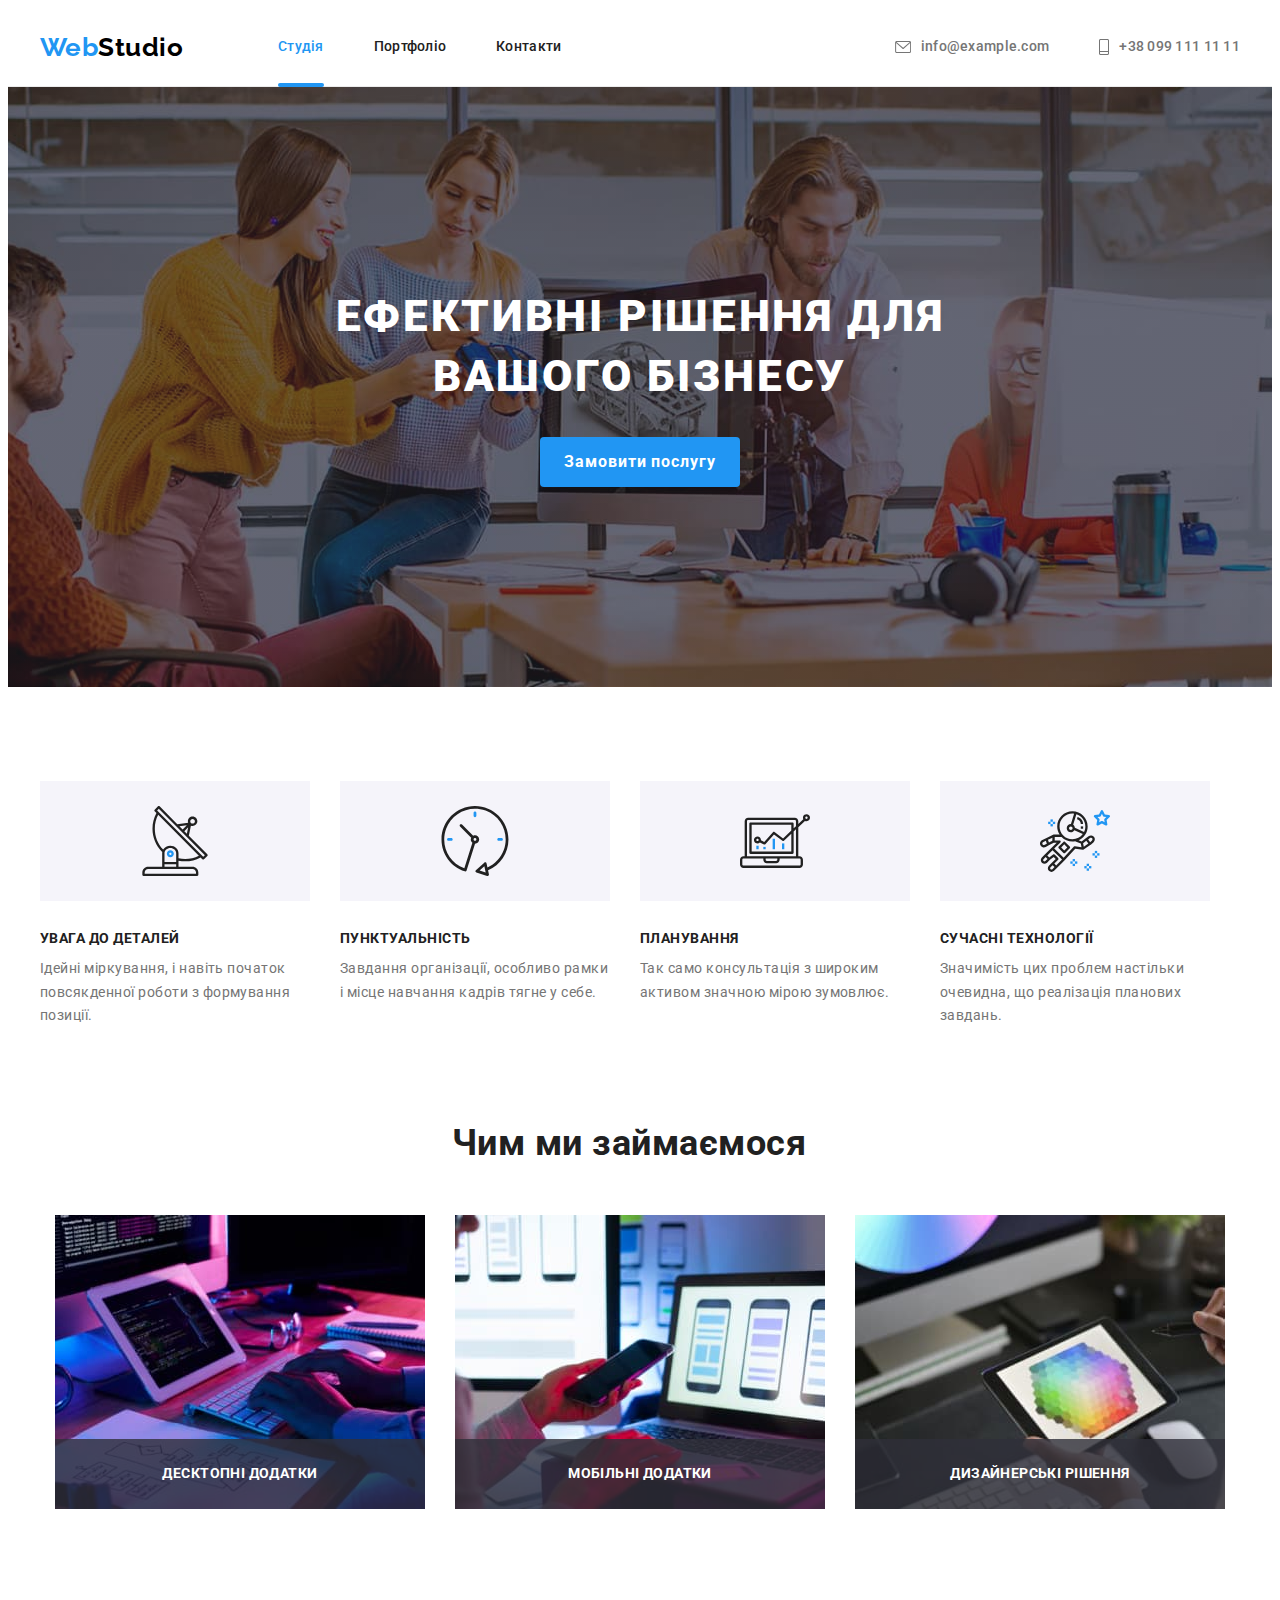
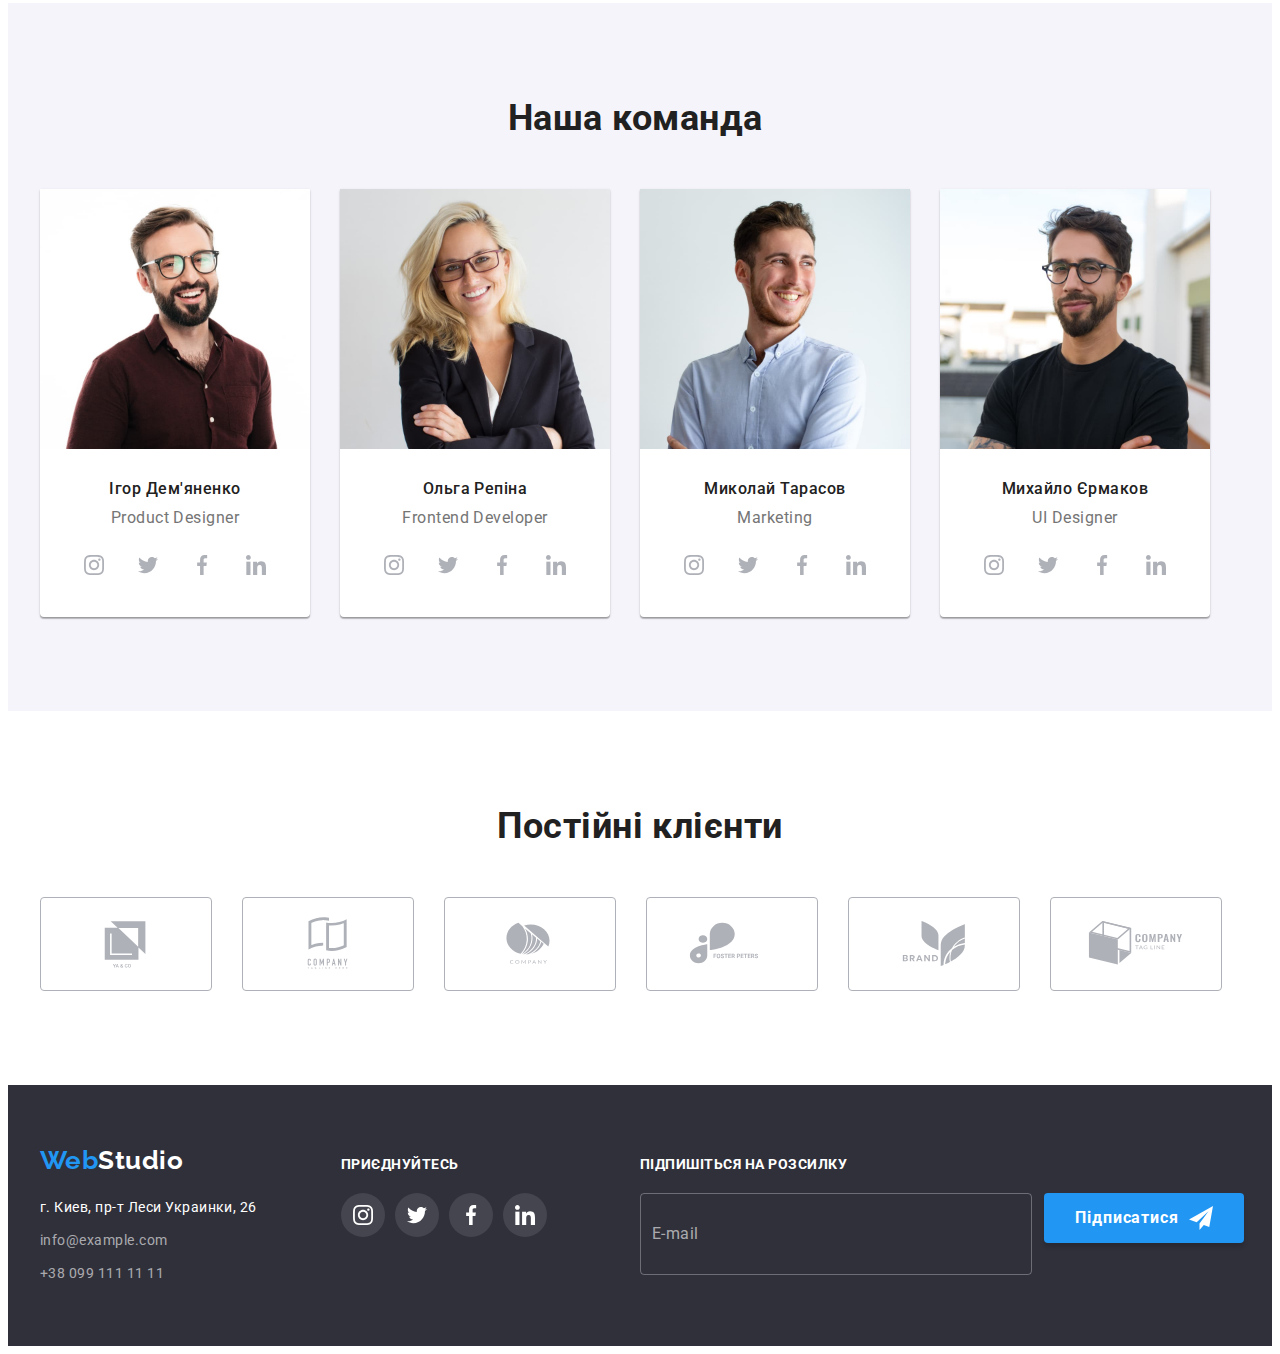
==== commit f57ef6c0: "done footer subscribe" ====
--- a/index.html
+++ b/index.html
@@ -420,15 +420,15 @@
         </div>
 
         <div class="subscribe">
-          <label for="subscribe-email" class="subscribe-label">Підпишіться на розсилку</label>
+          <p class="subscribe-title">Підпишіться на розсилку</p>
           <div class="subscribe-wrap">
             <input
               type="email"
               name="subscribe-email"
               id="subscribe-email"
               class="subscribe-input"
-              placeholder="E-mail"
             />
+            <label for="subscribe-email" class="subscribe-label">E-mail</label>
             <button type="submit" class="subscribe-btn btn">
               Підписатися
               <svg class="submit-icon" width="24" height="24">
--- a/css/style.css
+++ b/css/style.css
@@ -486,9 +486,9 @@
 }
 .footer-container {
   display: flex;
-  gap: 70px;
   align-items: baseline;
 }
+
 .footer-address {
   width: 231px;
 }
@@ -528,6 +528,9 @@
   color: var(--accent-color);
 }
 
+.join-us {
+  margin-left: 70px;
+}
 .footer-title {
   margin-bottom: 20px;
 
@@ -569,15 +572,13 @@
 }
 
 .subscribe {
-  display: flex;
-  flex-direction: column;
-  margin-right: 215px;
-  margin-left: auto;
+  margin-left: 93px;
 }
 .subscribe-wrap {
-  display: flex;
-}
-.subscribe-label {
+  position: relative;
+  display: flex;
+}
+.subscribe-title {
   margin-bottom: 20px;
 
   font-weight: 700;
@@ -591,19 +592,39 @@
   width: 358px;
   height: 50px;
   margin-right: 12px;
+  padding: 15px 16px;
 
   color: #ffffff;
   background-color: transparent;
   border: 1px solid rgba(255, 255, 255, 0.3);
   border-radius: 4px;
   outline: transparent;
-}
-.subscribe-input::placeholder {
+
+  transition-property: border-color;
+  transition-duration: var(--time-duration);
+  transition-timing-function: var(--time-function);
+}
+.subscribe-label {
+  position: absolute;
+  left: 12px;
+  top: 50%;
+  transform: translateY(-50%);
+
   font-size: 16px;
   line-height: 1.25;
   letter-spacing: 0.03em;
 
   color: rgba(255, 255, 255, 0.6);
+  transition-property: transform, color;
+  transition-duration: var(--time-duration);
+  transition-timing-function: var(--time-function);
+}
+.subscribe-input:focus {
+  border-color: var(--accent-color);
+}
+.subscribe-input:focus + .subscribe-label {
+  transform: translate(-150%, -50%);
+  color: var(--accent-color);
 }
 .subscribe-btn {
   display: flex;
@@ -634,12 +655,18 @@
 }
 
 .filter-button {
+  display: block;
   padding: 6px 22px;
+
+  font-family: inherit;
   font-weight: 500;
   font-size: 16px;
   line-height: 1.62;
   letter-spacing: 0.03em;
   text-align: center;
+  cursor: pointer;
+  border: none;
+  border-radius: 4px;
 
   background-color: var(--portfolio-button-background);
   color: var(--primary-title-color);
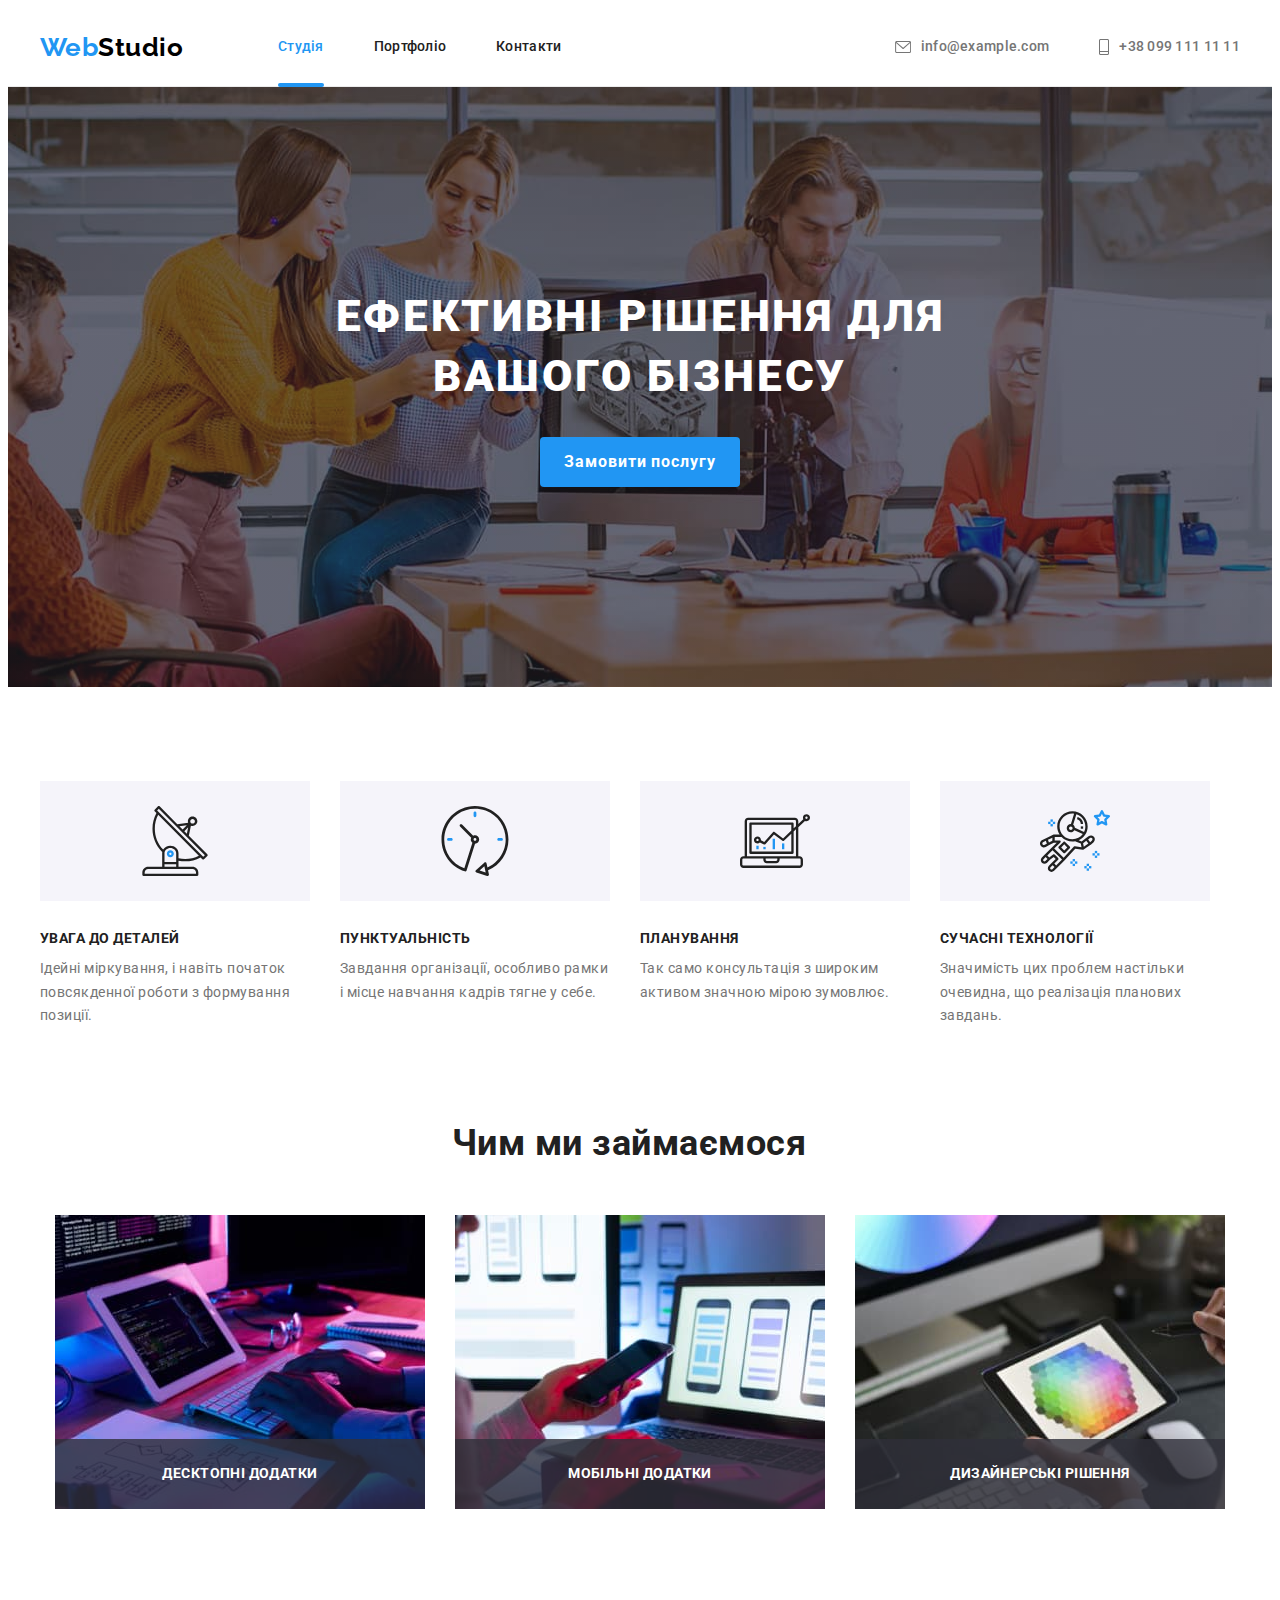
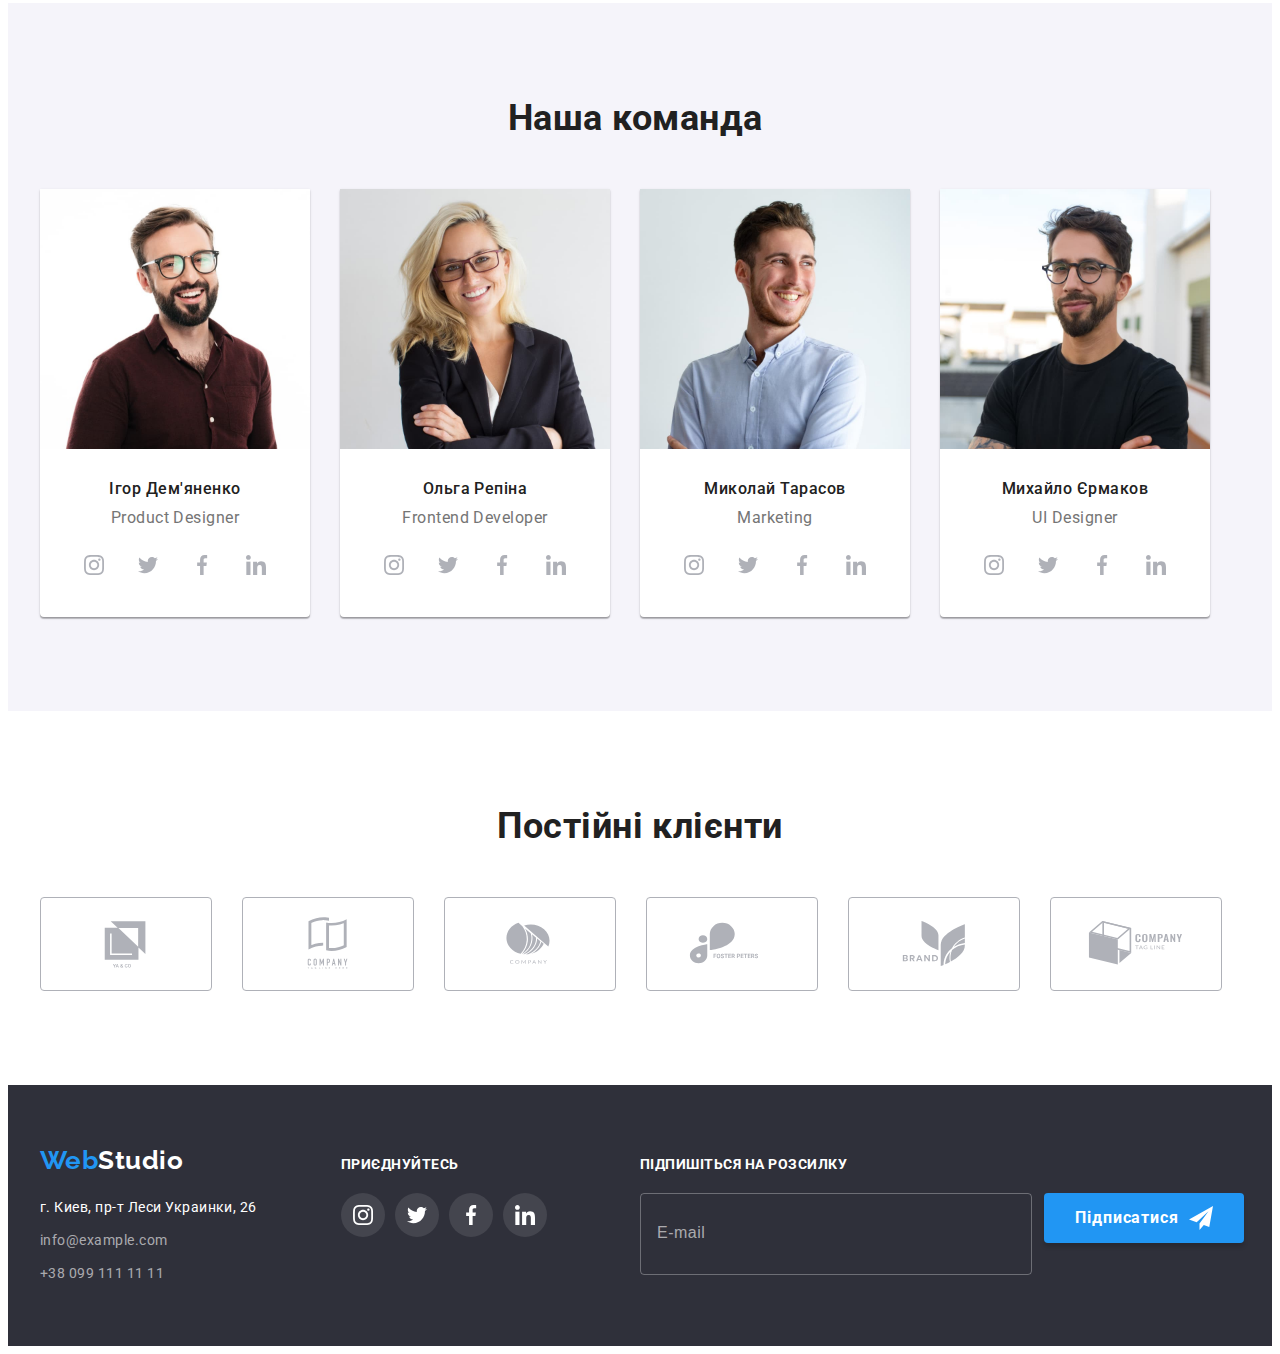
==== commit 6a3f9adb: "index.html subscribe changes" ====
--- a/index.html
+++ b/index.html
@@ -421,12 +421,13 @@
 
         <div class="subscribe">
           <p class="subscribe-title">Підпишіться на розсилку</p>
-          <div class="subscribe-wrap">
+          <form class="subscribe-wrap">
             <input
               type="email"
               name="subscribe-email"
               id="subscribe-email"
               class="subscribe-input"
+              placeholder="E-mail"
             />
             <label for="subscribe-email" class="subscribe-label">E-mail</label>
             <button type="submit" class="subscribe-btn btn">
@@ -435,7 +436,7 @@
                 <use href="./images/icons.svg#icon-send"></use>
               </svg>
             </button>
-          </div>
+          </form>
         </div>
       </div>
     </footer>
--- a/css/style.css
+++ b/css/style.css
@@ -604,6 +604,13 @@
   transition-duration: var(--time-duration);
   transition-timing-function: var(--time-function);
 }
+.subscribe-input::placeholder {
+  font-size: 16px;
+  line-height: 1.25;
+  letter-spacing: 0.03em;
+
+  color: rgba(255, 255, 255, 0.6);
+}
 .subscribe-label {
   position: absolute;
   left: 12px;
@@ -614,7 +621,7 @@
   line-height: 1.25;
   letter-spacing: 0.03em;
 
-  color: rgba(255, 255, 255, 0.6);
+  color: transparent;
   transition-property: transform, color;
   transition-duration: var(--time-duration);
   transition-timing-function: var(--time-function);
@@ -622,7 +629,7 @@
 .subscribe-input:focus {
   border-color: var(--accent-color);
 }
-.subscribe-input:focus + .subscribe-label {
+.subscribe-input:not(:placeholder-shown) + .subscribe-label {
   transform: translate(-150%, -50%);
   color: var(--accent-color);
 }
@@ -783,7 +790,7 @@
 .modal {
   position: absolute;
   width: 528px;
-  min-height: 581px;
+  height: 581px;
   padding: 40px;
   top: 50%;
   left: 50%;
